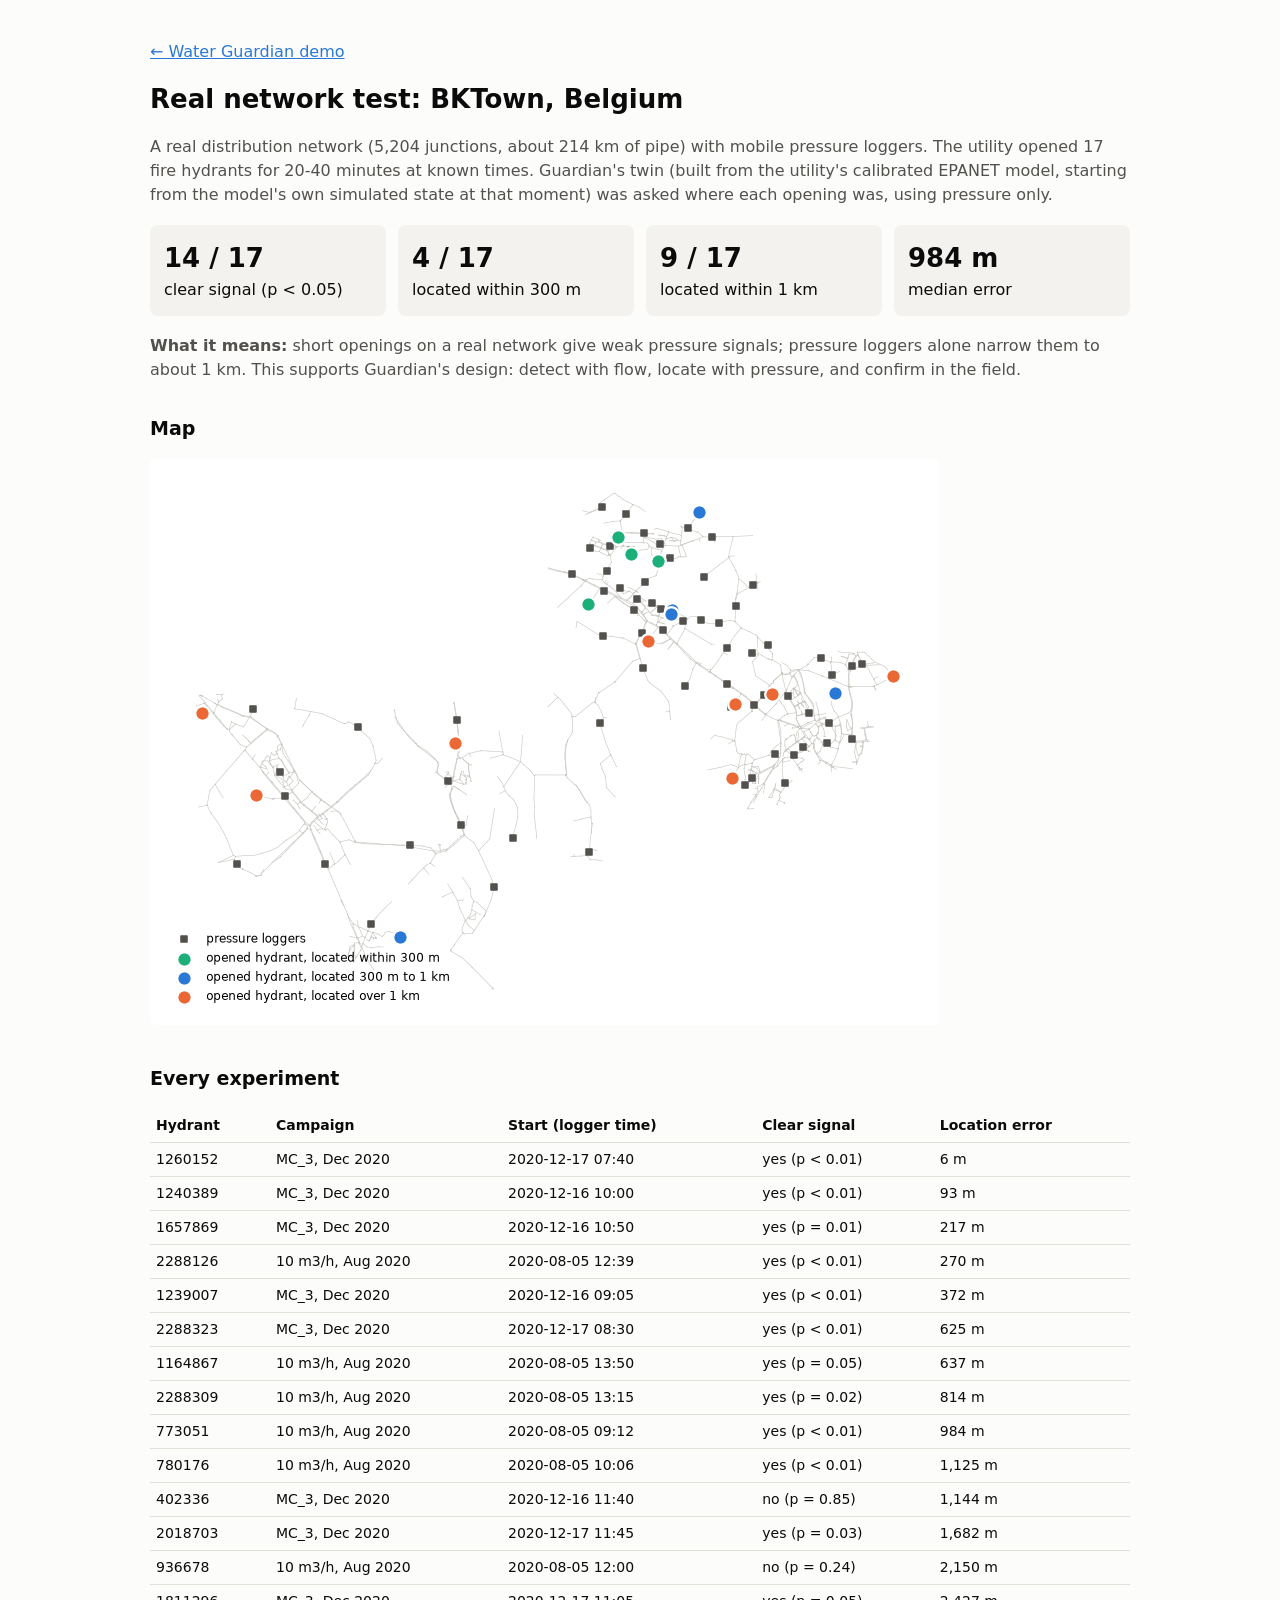
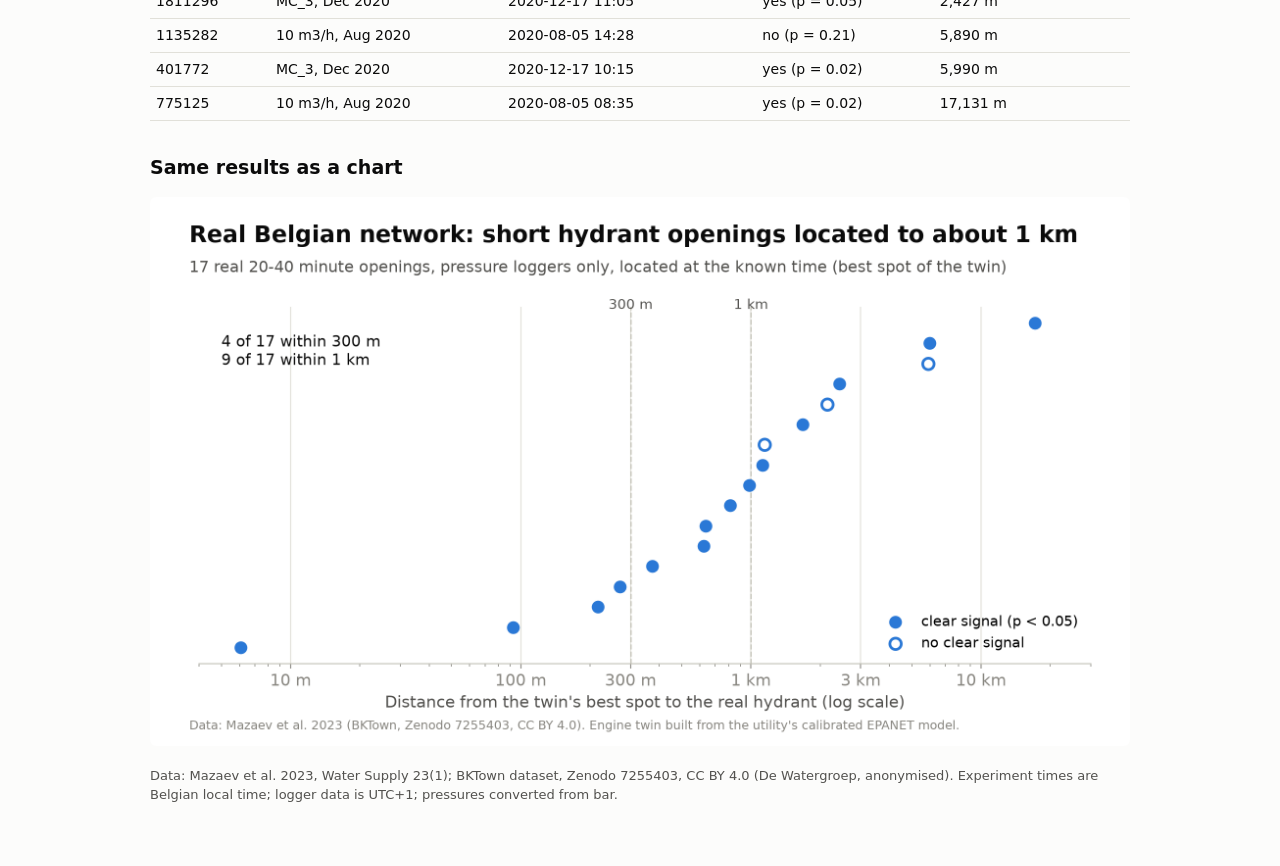
==== bktown.html @ d19743f0 "Water Guardian demo pages (frozen v5 reports, BKTown test, result figures) Co-Authored-By: Claude Op" ====
<!doctype html><html lang="en"><head><meta charset="utf-8"><meta name="viewport" content="width=device-width,initial-scale=1"><title>BKTown test</title><style>:root{--bg:#fcfcfb;--ink:#0b0b0b;--ink2:#52514e;--line:#e1e0d9;--card:#f3f2ee;--accent:#2a78d6}
@media (prefers-color-scheme: dark){:root:not([data-theme="light"]){--bg:#1a1a19;--ink:#f0efec;--ink2:#c3c2b7;--line:#2c2c2a;--card:#242422;--accent:#3987e5}}
:root[data-theme="dark"]{--bg:#1a1a19;--ink:#f0efec;--ink2:#c3c2b7;--line:#2c2c2a;--card:#242422;--accent:#3987e5}
body{font-family:system-ui,"Segoe UI",sans-serif;max-width:980px;margin:0 auto;padding:24px 16px 48px;background:var(--bg);color:var(--ink);line-height:1.5}
h1{font-size:26px;margin:8px 0} h2{font-size:19px;margin-top:32px} p,li{color:var(--ink2)} a{color:var(--accent)}
.cards{display:grid;grid-template-columns:repeat(auto-fit,minmax(200px,1fr));gap:12px;margin:18px 0}
.card{background:var(--card);border-radius:8px;padding:14px} .card b{display:block;font-size:26px;color:var(--ink)}
img{max-width:100%;height:auto;border-radius:6px;background:#fff} table{border-collapse:collapse;width:100%;font-size:14px}
td,th{border-bottom:1px solid var(--line);padding:6px;text-align:left} .wrap{overflow-x:auto} .small{font-size:13px}</style></head><body><p><a href="index.html">&larr; Water Guardian demo</a></p>
<h1>Real network test: BKTown, Belgium</h1>
<p>A real distribution network (5,204 junctions, about 214 km of pipe) with mobile pressure loggers. The utility opened
17 fire hydrants for 20-40 minutes at known times. Guardian's twin (built from the utility's calibrated EPANET model,
starting from the model's own simulated state at that moment) was asked where each opening was, using pressure only.</p>
<div class="cards"><div class="card"><b>14 / 17</b>clear signal (p &lt; 0.05)</div><div class="card"><b>4 / 17</b>located within 300 m</div>
<div class="card"><b>9 / 17</b>located within 1 km</div><div class="card"><b>984 m</b>median error</div></div>
<p><b>What it means:</b> short openings on a real network give weak pressure signals; pressure loggers alone narrow them to about
1 km. This supports Guardian's design: detect with flow, locate with pressure, and confirm in the field.</p>
<h2>Map</h2><img src="[data-uri]" alt="BKTown network with the 17 opened hydrants coloured by location error">
<h2>Every experiment</h2><div class="wrap"><table><tr><th>Hydrant</th><th>Campaign</th><th>Start (logger time)</th><th>Clear signal</th><th>Location error</th></tr><tr><td>1260152</td><td>MC_3, Dec 2020</td><td>2020-12-17 07:40</td><td>yes (p &lt; 0.01)</td><td>6 m</td></tr><tr><td>1240389</td><td>MC_3, Dec 2020</td><td>2020-12-16 10:00</td><td>yes (p &lt; 0.01)</td><td>93 m</td></tr><tr><td>1657869</td><td>MC_3, Dec 2020</td><td>2020-12-16 10:50</td><td>yes (p = 0.01)</td><td>217 m</td></tr><tr><td>2288126</td><td>10 m3/h, Aug 2020</td><td>2020-08-05 12:39</td><td>yes (p &lt; 0.01)</td><td>270 m</td></tr><tr><td>1239007</td><td>MC_3, Dec 2020</td><td>2020-12-16 09:05</td><td>yes (p &lt; 0.01)</td><td>372 m</td></tr><tr><td>2288323</td><td>MC_3, Dec 2020</td><td>2020-12-17 08:30</td><td>yes (p &lt; 0.01)</td><td>625 m</td></tr><tr><td>1164867</td><td>10 m3/h, Aug 2020</td><td>2020-08-05 13:50</td><td>yes (p = 0.05)</td><td>637 m</td></tr><tr><td>2288309</td><td>10 m3/h, Aug 2020</td><td>2020-08-05 13:15</td><td>yes (p = 0.02)</td><td>814 m</td></tr><tr><td>773051</td><td>10 m3/h, Aug 2020</td><td>2020-08-05 09:12</td><td>yes (p &lt; 0.01)</td><td>984 m</td></tr><tr><td>780176</td><td>10 m3/h, Aug 2020</td><td>2020-08-05 10:06</td><td>yes (p &lt; 0.01)</td><td>1,125 m</td></tr><tr><td>402336</td><td>MC_3, Dec 2020</td><td>2020-12-16 11:40</td><td>no (p = 0.85)</td><td>1,144 m</td></tr><tr><td>2018703</td><td>MC_3, Dec 2020</td><td>2020-12-17 11:45</td><td>yes (p = 0.03)</td><td>1,682 m</td></tr><tr><td>936678</td><td>10 m3/h, Aug 2020</td><td>2020-08-05 12:00</td><td>no (p = 0.24)</td><td>2,150 m</td></tr><tr><td>1811296</td><td>MC_3, Dec 2020</td><td>2020-12-17 11:05</td><td>yes (p = 0.05)</td><td>2,427 m</td></tr><tr><td>1135282</td><td>10 m3/h, Aug 2020</td><td>2020-08-05 14:28</td><td>no (p = 0.21)</td><td>5,890 m</td></tr><tr><td>401772</td><td>MC_3, Dec 2020</td><td>2020-12-17 10:15</td><td>yes (p = 0.02)</td><td>5,990 m</td></tr><tr><td>775125</td><td>10 m3/h, Aug 2020</td><td>2020-08-05 08:35</td><td>yes (p = 0.02)</td><td>17,131 m</td></tr></table></div>
<h2>Same results as a chart</h2><img src="figures/6_real_network_bktown.png" alt="Location error per experiment">
<p class="small">Data: Mazaev et al. 2023, Water Supply 23(1); BKTown dataset, Zenodo 7255403, CC BY 4.0 (De Watergroep, anonymised).
Experiment times are Belgian local time; logger data is UTC+1; pressures converted from bar.</p></body></html>
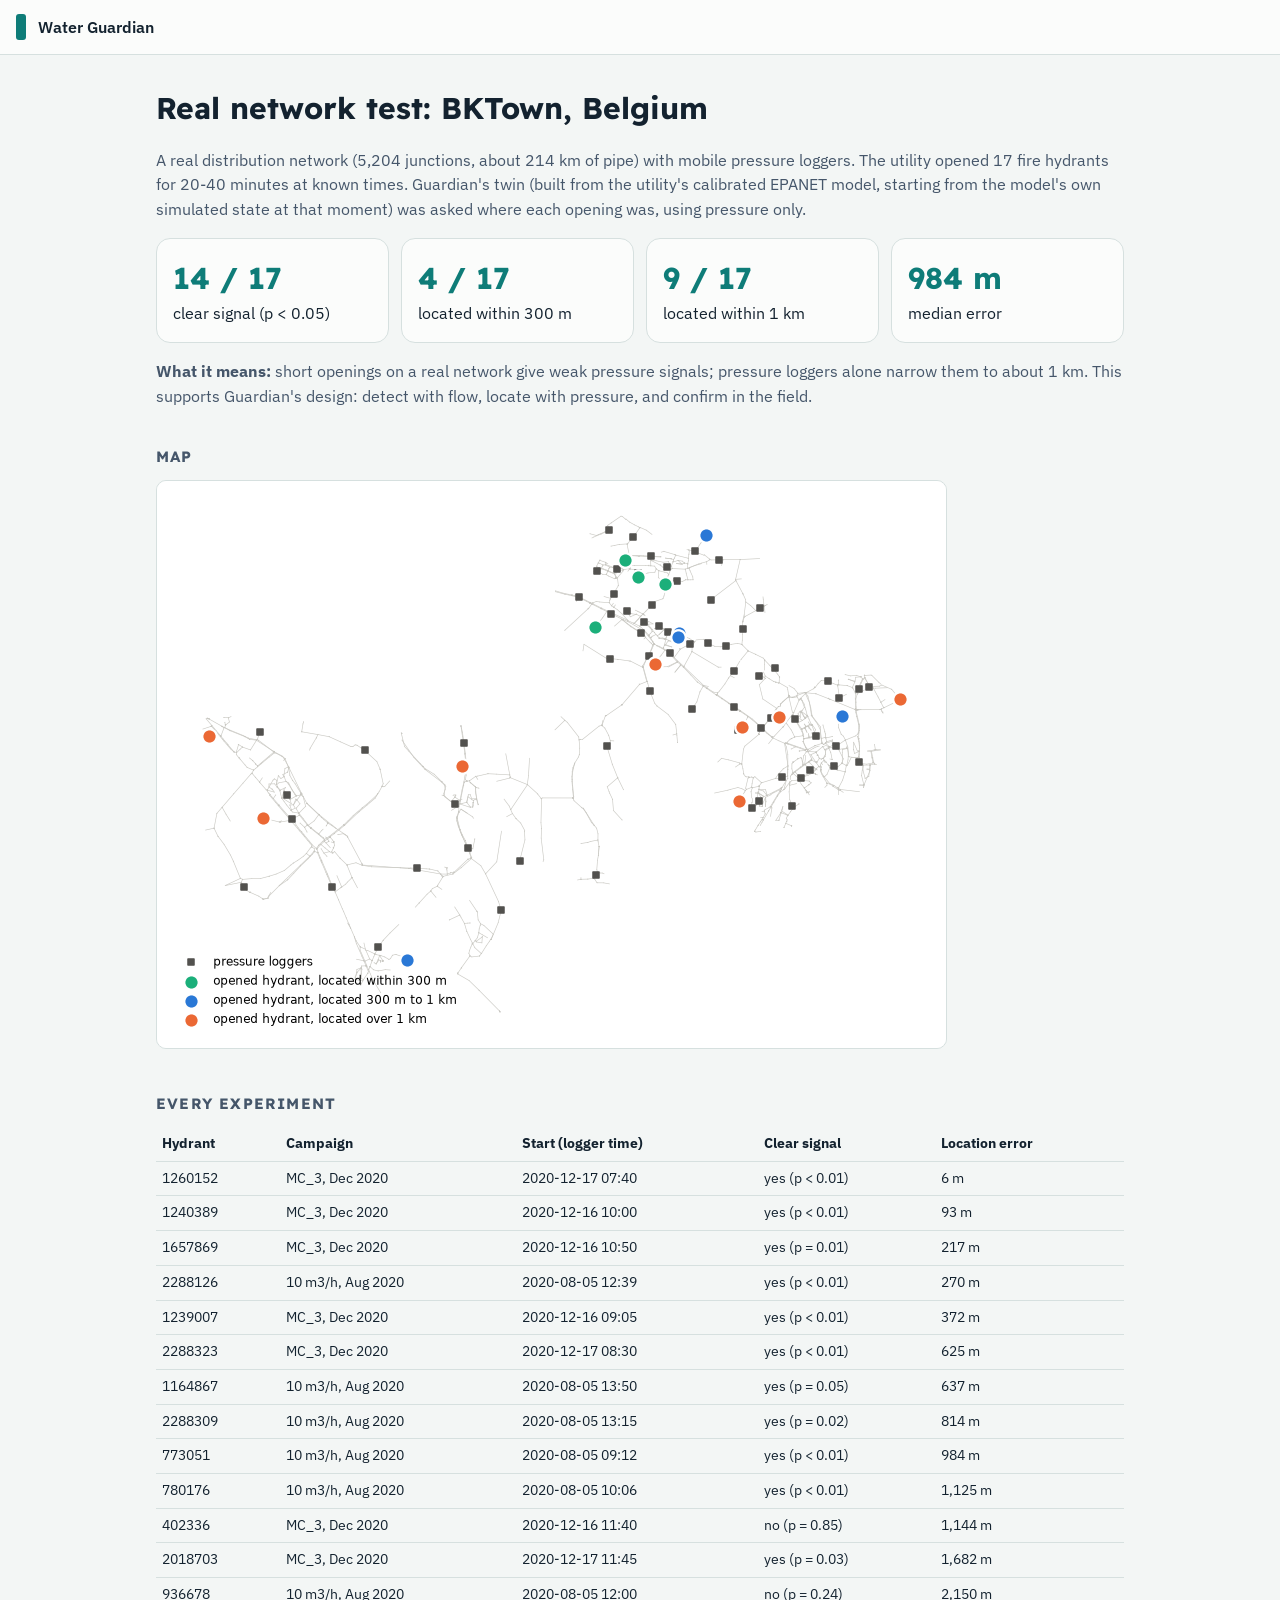
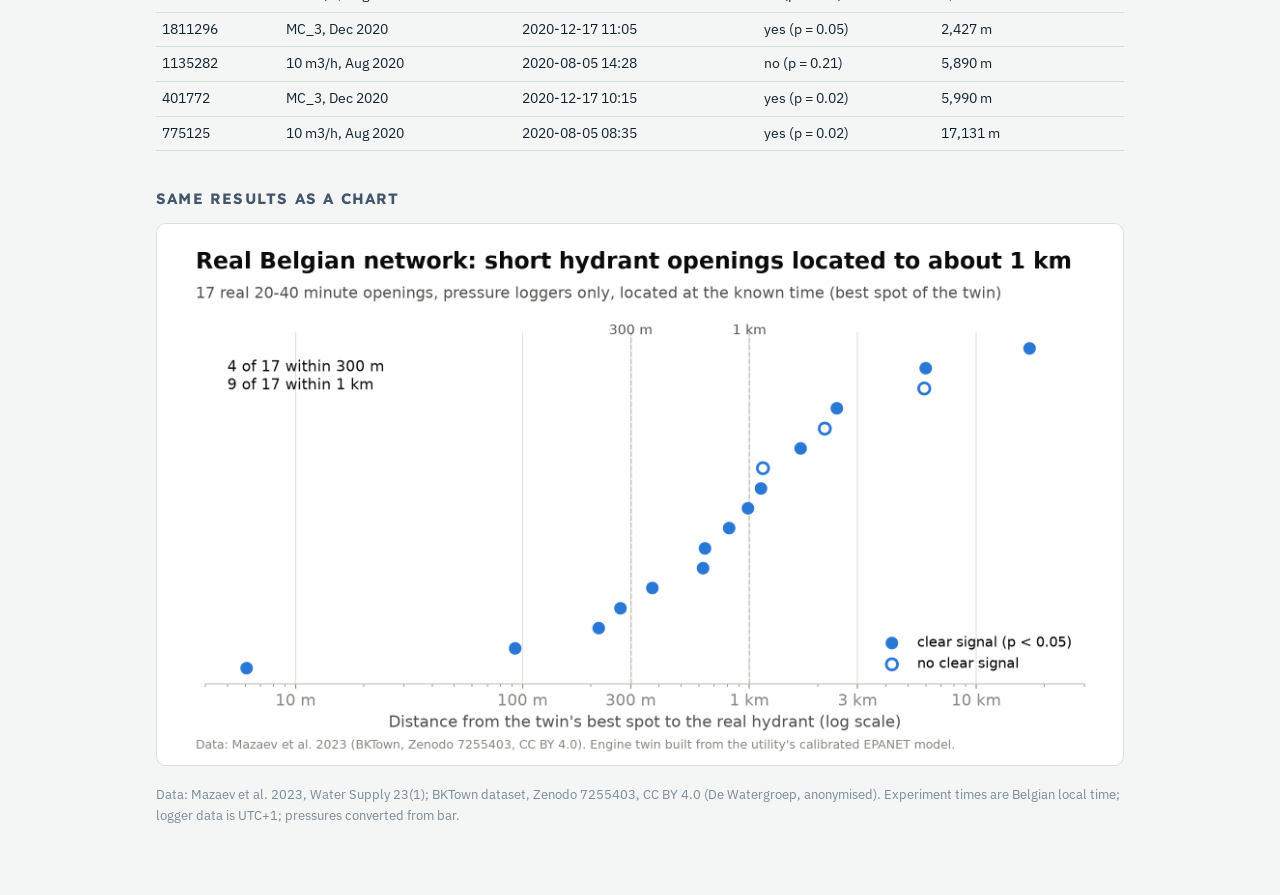
==== commit cd316954: "Site redesign in the replay's style; replay opens story mode from #story" ====
--- a/bktown.html
+++ b/bktown.html
@@ -1,12 +1,19 @@
-<!doctype html><html lang="en"><head><meta charset="utf-8"><meta name="viewport" content="width=device-width,initial-scale=1"><title>BKTown test</title><style>:root{--bg:#fcfcfb;--ink:#0b0b0b;--ink2:#52514e;--line:#e1e0d9;--card:#f3f2ee;--accent:#2a78d6}
-@media (prefers-color-scheme: dark){:root:not([data-theme="light"]){--bg:#1a1a19;--ink:#f0efec;--ink2:#c3c2b7;--line:#2c2c2a;--card:#242422;--accent:#3987e5}}
-:root[data-theme="dark"]{--bg:#1a1a19;--ink:#f0efec;--ink2:#c3c2b7;--line:#2c2c2a;--card:#242422;--accent:#3987e5}
-body{font-family:system-ui,"Segoe UI",sans-serif;max-width:980px;margin:0 auto;padding:24px 16px 48px;background:var(--bg);color:var(--ink);line-height:1.5}
-h1{font-size:26px;margin:8px 0} h2{font-size:19px;margin-top:32px} p,li{color:var(--ink2)} a{color:var(--accent)}
-.cards{display:grid;grid-template-columns:repeat(auto-fit,minmax(200px,1fr));gap:12px;margin:18px 0}
-.card{background:var(--card);border-radius:8px;padding:14px} .card b{display:block;font-size:26px;color:var(--ink)}
-img{max-width:100%;height:auto;border-radius:6px;background:#fff} table{border-collapse:collapse;width:100%;font-size:14px}
-td,th{border-bottom:1px solid var(--line);padding:6px;text-align:left} .wrap{overflow-x:auto} .small{font-size:13px}</style></head><body><p><a href="index.html">&larr; Water Guardian demo</a></p>
+<!doctype html><html lang="en"><head><meta charset="utf-8"><meta name="viewport" content="width=device-width,initial-scale=1"><title>BKTown test</title><link rel="preconnect" href="https://fonts.googleapis.com"><link href="https://fonts.googleapis.com/css2?family=IBM+Plex+Sans:wght@400;500;600;700&family=Readex+Pro:wght@500;600;700&display=swap" rel="stylesheet"><style>:root{--bg:#F3F6F5;--panel:#FBFCFB;--ink:#13222F;--ink2:#45566A;--muted:#7A8A98;--line:#D6E0DF;--accent:#0E7C78;--card:#E8EFEE;--onaccent:#FFFFFF;--hit:#0E8A5F;--miss:#E07A1F}
+@media (prefers-color-scheme: dark){:root:not([data-theme="light"]){--bg:#0D1B2A;--panel:#13263A;--ink:#EEF4F3;--ink2:#B4C7CC;--muted:#7F96A3;--line:#2A4862;--accent:#3CC4BC;--card:#1A3149;--onaccent:#0D1B2A;--hit:#3CC48A;--miss:#F0A040}}
+:root[data-theme="dark"]{--bg:#0D1B2A;--panel:#13263A;--ink:#EEF4F3;--ink2:#B4C7CC;--muted:#7F96A3;--line:#2A4862;--accent:#3CC4BC;--card:#1A3149;--onaccent:#0D1B2A;--hit:#3CC48A;--miss:#F0A040}
+*{box-sizing:border-box} body{margin:0;background:var(--bg);color:var(--ink);font-family:"IBM Plex Sans",system-ui,"Segoe UI",sans-serif;line-height:1.55;font-variant-numeric:tabular-nums}
+h1,h2,.big,.card b,.btn{font-family:"Readex Pro","IBM Plex Sans",system-ui,sans-serif}
+.bar{display:flex;align-items:center;gap:12px;padding:14px 16px;background:var(--panel);border-bottom:1px solid var(--line)} .bar a{color:var(--ink);text-decoration:none;font-weight:600}
+.brand{width:10px;height:26px;border-radius:3px;background:var(--accent);display:inline-block}
+main{max-width:1000px;margin:0 auto;padding:20px 16px 56px} h1{font-size:30px;margin:10px 0 6px} h2{font-size:15px;letter-spacing:1.2px;text-transform:uppercase;color:var(--ink2);margin:36px 0 12px}
+p,li{color:var(--ink2)} a{color:var(--accent)} .lead{font-size:18px;color:var(--ink2);max-width:760px}
+.btn{display:inline-block;background:var(--accent);color:var(--onaccent);padding:12px 18px;border-radius:10px;font-weight:600;text-decoration:none;margin:8px 8px 0 0} .btn.ghost{background:var(--card);color:var(--ink);border:1px solid var(--line)}
+.cards{display:grid;grid-template-columns:repeat(auto-fit,minmax(210px,1fr));gap:12px;margin:16px 0}
+.card{background:var(--panel);border:1px solid var(--line);border-radius:14px;padding:16px} .card b{display:block;font-size:30px;color:var(--accent)} .card span{font-size:14px;color:var(--ink2)}
+.stages{display:grid;grid-template-columns:repeat(auto-fit,minmax(150px,1fr));gap:8px} .st{background:var(--card);border-radius:10px;padding:10px 12px;font-size:13px;color:var(--ink2)} .st b{display:block;color:var(--ink);font-size:14px}
+.links{display:grid;grid-template-columns:repeat(auto-fit,minmax(260px,1fr));gap:12px} .links a{display:block;background:var(--panel);border:1px solid var(--line);border-radius:14px;padding:16px;text-decoration:none;color:var(--ink2)} .links a b{display:block;color:var(--accent);font-size:16px;margin-bottom:4px}
+img{max-width:100%;height:auto;border-radius:10px;background:#fff;border:1px solid var(--line)} table{border-collapse:collapse;width:100%;font-size:14px}
+td,th{border-bottom:1px solid var(--line);padding:6px;text-align:left} .wrap{overflow-x:auto} .small{font-size:13px;color:var(--muted)}</style></head><body><div class="bar"><span class="brand"></span><a href="index.html">Water Guardian</a></div><main>
 <h1>Real network test: BKTown, Belgium</h1>
 <p>A real distribution network (5,204 junctions, about 214 km of pipe) with mobile pressure loggers. The utility opened
 17 fire hydrants for 20-40 minutes at known times. Guardian's twin (built from the utility's calibrated EPANET model,
@@ -19,4 +26,4 @@
 <h2>Every experiment</h2><div class="wrap"><table><tr><th>Hydrant</th><th>Campaign</th><th>Start (logger time)</th><th>Clear signal</th><th>Location error</th></tr><tr><td>1260152</td><td>MC_3, Dec 2020</td><td>2020-12-17 07:40</td><td>yes (p &lt; 0.01)</td><td>6 m</td></tr><tr><td>1240389</td><td>MC_3, Dec 2020</td><td>2020-12-16 10:00</td><td>yes (p &lt; 0.01)</td><td>93 m</td></tr><tr><td>1657869</td><td>MC_3, Dec 2020</td><td>2020-12-16 10:50</td><td>yes (p = 0.01)</td><td>217 m</td></tr><tr><td>2288126</td><td>10 m3/h, Aug 2020</td><td>2020-08-05 12:39</td><td>yes (p &lt; 0.01)</td><td>270 m</td></tr><tr><td>1239007</td><td>MC_3, Dec 2020</td><td>2020-12-16 09:05</td><td>yes (p &lt; 0.01)</td><td>372 m</td></tr><tr><td>2288323</td><td>MC_3, Dec 2020</td><td>2020-12-17 08:30</td><td>yes (p &lt; 0.01)</td><td>625 m</td></tr><tr><td>1164867</td><td>10 m3/h, Aug 2020</td><td>2020-08-05 13:50</td><td>yes (p = 0.05)</td><td>637 m</td></tr><tr><td>2288309</td><td>10 m3/h, Aug 2020</td><td>2020-08-05 13:15</td><td>yes (p = 0.02)</td><td>814 m</td></tr><tr><td>773051</td><td>10 m3/h, Aug 2020</td><td>2020-08-05 09:12</td><td>yes (p &lt; 0.01)</td><td>984 m</td></tr><tr><td>780176</td><td>10 m3/h, Aug 2020</td><td>2020-08-05 10:06</td><td>yes (p &lt; 0.01)</td><td>1,125 m</td></tr><tr><td>402336</td><td>MC_3, Dec 2020</td><td>2020-12-16 11:40</td><td>no (p = 0.85)</td><td>1,144 m</td></tr><tr><td>2018703</td><td>MC_3, Dec 2020</td><td>2020-12-17 11:45</td><td>yes (p = 0.03)</td><td>1,682 m</td></tr><tr><td>936678</td><td>10 m3/h, Aug 2020</td><td>2020-08-05 12:00</td><td>no (p = 0.24)</td><td>2,150 m</td></tr><tr><td>1811296</td><td>MC_3, Dec 2020</td><td>2020-12-17 11:05</td><td>yes (p = 0.05)</td><td>2,427 m</td></tr><tr><td>1135282</td><td>10 m3/h, Aug 2020</td><td>2020-08-05 14:28</td><td>no (p = 0.21)</td><td>5,890 m</td></tr><tr><td>401772</td><td>MC_3, Dec 2020</td><td>2020-12-17 10:15</td><td>yes (p = 0.02)</td><td>5,990 m</td></tr><tr><td>775125</td><td>10 m3/h, Aug 2020</td><td>2020-08-05 08:35</td><td>yes (p = 0.02)</td><td>17,131 m</td></tr></table></div>
 <h2>Same results as a chart</h2><img src="figures/6_real_network_bktown.png" alt="Location error per experiment">
 <p class="small">Data: Mazaev et al. 2023, Water Supply 23(1); BKTown dataset, Zenodo 7255403, CC BY 4.0 (De Watergroep, anonymised).
-Experiment times are Belgian local time; logger data is UTC+1; pressures converted from bar.</p></body></html>+Experiment times are Belgian local time; logger data is UTC+1; pressures converted from bar.</p></main></body></html>
